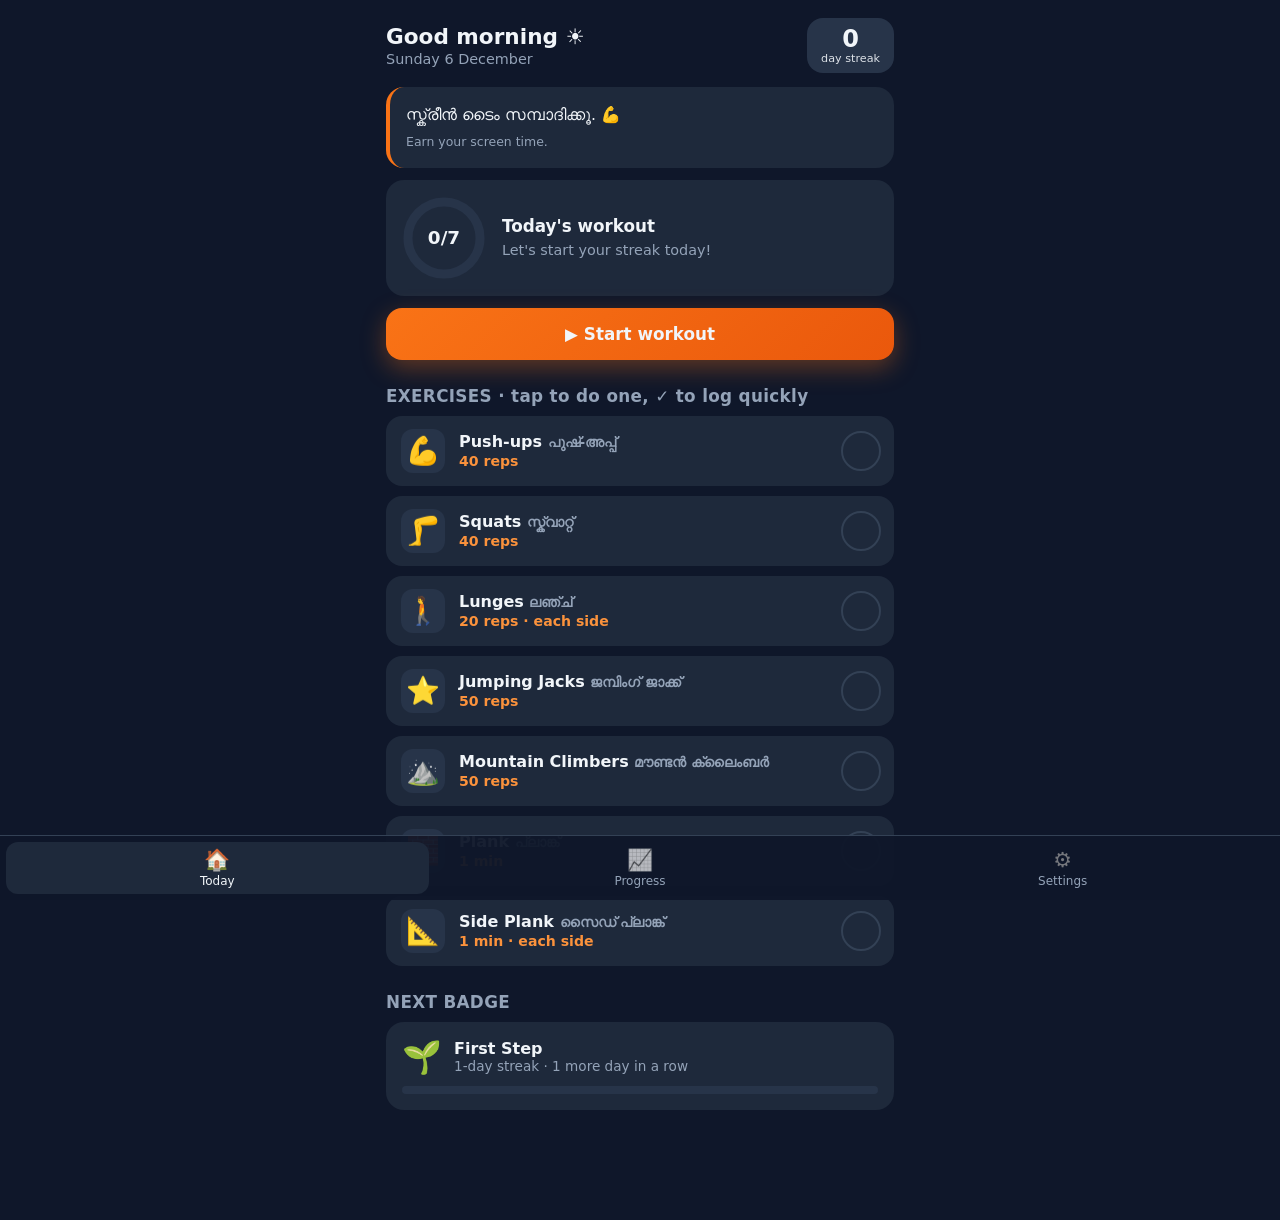
==== fitstreak/app/src/main/assets/index.html @ 4c772a25 "Add FitStreak: daily workout tracker Android app Guided morning workout with rep counter and plank t" ====
<!DOCTYPE html>
<html lang="en">
<head>
<meta charset="utf-8">
<meta name="viewport" content="width=device-width, initial-scale=1, maximum-scale=1, user-scalable=no, viewport-fit=cover">
<meta name="theme-color" content="#0f172a">
<title>FitStreak</title>
<link rel="stylesheet" href="style.css">
</head>
<body>
  <main id="view"></main>

  <nav class="tabs">
    <button data-tab="today" class="active"><span>🏠</span>Today</button>
    <button data-tab="progress"><span>📈</span>Progress</button>
    <button data-tab="settings"><span>⚙️</span>Settings</button>
  </nav>

  <div id="player" class="overlay hidden"></div>
  <div id="celebrate" class="overlay hidden"></div>
  <div id="toast" class="toast hidden"></div>

  <script src="app.js"></script>
</body>
</html>
---- fitstreak/app/src/main/assets/style.css ----
:root {
  --bg: #0f172a;
  --card: #1e293b;
  --card2: #273449;
  --line: #334155;
  --text: #f1f5f9;
  --muted: #94a3b8;
  --accent: #f97316;
  --accent2: #fb923c;
  --green: #22c55e;
  --amber: #f59e0b;
  --red: #ef4444;
}

* { box-sizing: border-box; -webkit-tap-highlight-color: transparent; }
html, body { margin: 0; background: var(--bg); color: var(--text); }
body {
  font-family: system-ui, -apple-system, Roboto, "Noto Sans Malayalam", sans-serif;
  padding-bottom: 80px;
  -webkit-user-select: none; user-select: none;
}
button { font: inherit; color: inherit; border: 0; background: none; cursor: pointer; }
input, select, textarea { font: inherit; }
.hidden { display: none !important; }
.muted { color: var(--muted); }
.ml { font-size: 0.85em; color: var(--muted); }

main { max-width: 540px; margin: 0 auto; padding: 18px 16px; }

h2 { font-size: 1.05rem; margin: 26px 0 10px; color: var(--muted); font-weight: 600; letter-spacing: .02em; }

.card { background: var(--card); border-radius: 18px; padding: 16px; margin-bottom: 12px; }

/* ---------- header ---------- */
.top { display: flex; align-items: center; justify-content: space-between; margin-bottom: 14px; }
.hello { font-size: 1.35rem; font-weight: 700; }
.date { color: var(--muted); font-size: .9rem; margin-top: 2px; }
.streak-pill {
  display: flex; flex-direction: column; align-items: center;
  background: linear-gradient(135deg, var(--accent), #ea580c);
  border-radius: 16px; padding: 8px 14px; min-width: 70px;
  box-shadow: 0 6px 20px rgba(249, 115, 22, .35);
}
.streak-pill b { font-size: 1.5rem; line-height: 1.1; }
.streak-pill small { font-size: .7rem; opacity: .9; }
.streak-pill.cold { background: var(--card2); box-shadow: none; }

.quote { border-left: 4px solid var(--accent); font-size: .98rem; line-height: 1.5; }
.quote small { display: block; color: var(--muted); margin-top: 6px; font-size: .78rem; }

/* ---------- progress ring card ---------- */
.prog { display: flex; align-items: center; gap: 16px; }
.ring { width: 84px; height: 84px; flex: none; position: relative; }
.ring svg { transform: rotate(-90deg); }
.ring .lbl { position: absolute; inset: 0; display: grid; place-items: center; font-weight: 800; font-size: 1.15rem; }
.ring circle { fill: none; stroke-width: 9; }
.ring .bgc { stroke: var(--card2); }
.ring .fg { stroke: var(--accent); stroke-linecap: round; transition: stroke-dashoffset .5s; }
.ring.full .fg { stroke: var(--green); }
.prog h3 { margin: 0 0 4px; font-size: 1.05rem; }
.prog p { margin: 0; color: var(--muted); font-size: .9rem; line-height: 1.4; }

.btn {
  display: block; width: 100%; padding: 16px; border-radius: 16px;
  font-weight: 700; font-size: 1.05rem; text-align: center;
  background: var(--card2);
}
.btn.primary { background: linear-gradient(135deg, var(--accent), #ea580c); box-shadow: 0 8px 24px rgba(249,115,22,.35); }
.btn.green { background: var(--green); color: #052e16; }
.btn.ghost { background: transparent; border: 1px solid var(--line); }
.btn.small { padding: 10px 14px; font-size: .9rem; display: inline-block; width: auto; }
.btn.danger { background: transparent; border: 1px solid var(--red); color: var(--red); }
.btn:active { transform: scale(.98); }

.done-banner {
  background: rgba(34, 197, 94, .12); border: 1px solid rgba(34, 197, 94, .4);
  color: #bbf7d0; border-radius: 16px; padding: 14px 16px; text-align: center; font-weight: 600;
}

/* ---------- exercise list ---------- */
.ex {
  display: flex; align-items: center; gap: 14px; background: var(--card);
  border-radius: 16px; padding: 12px 12px 12px 14px; margin-bottom: 10px;
  border: 1px solid transparent; transition: background .2s, border-color .2s;
}
.ex .ico { font-size: 1.7rem; width: 44px; height: 44px; display: grid; place-items: center; background: var(--card2); border-radius: 12px; flex: none; }
.ex .info { flex: 1; min-width: 0; }
.ex .name { font-weight: 700; }
.ex .tgt { color: var(--accent2); font-size: .88rem; margin-top: 2px; font-weight: 600; }
.ex .chk {
  width: 40px; height: 40px; border-radius: 50%; border: 2px solid var(--line);
  display: grid; place-items: center; font-size: 1.2rem; flex: none; color: transparent;
}
.ex.done { border-color: rgba(34,197,94,.45); background: rgba(34,197,94,.08); }
.ex.done .chk { background: var(--green); border-color: var(--green); color: #052e16; }
.ex.done .name { text-decoration: line-through; text-decoration-color: rgba(255,255,255,.35); }

.bar { height: 8px; background: var(--card2); border-radius: 99px; overflow: hidden; margin-top: 10px; }
.bar > div { height: 100%; background: linear-gradient(90deg, var(--accent), var(--amber)); border-radius: 99px; }

/* ---------- tabs ---------- */
.tabs {
  position: fixed; left: 0; right: 0; bottom: 0; display: flex;
  background: rgba(15, 23, 42, .96); border-top: 1px solid var(--line);
  padding: 6px 6px calc(6px + env(safe-area-inset-bottom));
}
.tabs button { flex: 1; display: flex; flex-direction: column; align-items: center; gap: 2px; padding: 6px; font-size: .75rem; color: var(--muted); border-radius: 12px; }
.tabs button span { font-size: 1.3rem; filter: grayscale(1); opacity: .7; }
.tabs button.active { color: var(--text); background: var(--card); }
.tabs button.active span { filter: none; opacity: 1; }

/* ---------- progress page ---------- */
.stats { display: grid; grid-template-columns: 1fr 1fr; gap: 10px; }
.stat { background: var(--card); border-radius: 16px; padding: 14px; }
.stat b { font-size: 1.8rem; display: block; }
.stat span { color: var(--muted); font-size: .82rem; }

.cal-head { display: flex; justify-content: space-between; align-items: center; margin-bottom: 10px; }
.cal-head button { font-size: 1.3rem; width: 40px; height: 40px; border-radius: 12px; background: var(--card2); }
.cal { display: grid; grid-template-columns: repeat(7, 1fr); gap: 5px; text-align: center; }
.cal .dow { font-size: .72rem; color: var(--muted); padding-bottom: 4px; }
.cal .d { aspect-ratio: 1; display: grid; place-items: center; border-radius: 10px; font-size: .85rem; background: var(--card2); }
.cal .d.empty { background: none; }
.cal .d.full { background: var(--green); color: #052e16; font-weight: 800; }
.cal .d.part { background: rgba(245, 158, 11, .35); }
.cal .d.miss { background: rgba(239, 68, 68, .16); color: #fca5a5; }
.cal .d.today { outline: 2px solid var(--accent); }
.cal .d.future { opacity: .4; }
.legend { display: flex; gap: 14px; font-size: .75rem; color: var(--muted); margin-top: 10px; flex-wrap: wrap; }
.legend i { display: inline-block; width: 10px; height: 10px; border-radius: 3px; margin-right: 4px; vertical-align: -1px; }

.totals .row { display: flex; justify-content: space-between; padding: 8px 0; border-bottom: 1px solid var(--line); }
.totals .row:last-child { border: 0; }
.totals .row b { color: var(--accent2); }

.badges { display: grid; grid-template-columns: repeat(3, 1fr); gap: 10px; }
.badge { background: var(--card); border-radius: 16px; padding: 12px 6px; text-align: center; }
.badge .e { font-size: 2rem; }
.badge .t { font-size: .78rem; font-weight: 700; margin-top: 4px; }
.badge .s { font-size: .7rem; color: var(--muted); }
.badge.locked .e { filter: grayscale(1); opacity: .3; }
.badge.locked .t { color: var(--muted); }

/* ---------- settings ---------- */
.set-row { display: flex; align-items: center; justify-content: space-between; gap: 12px; padding: 10px 0; border-bottom: 1px solid var(--line); }
.set-row:last-child { border: 0; }
.set-row label { flex: 1; }
.set-row input[type=number], .set-row input[type=time], .set-row select {
  background: var(--card2); color: var(--text); border: 1px solid var(--line);
  border-radius: 10px; padding: 8px 10px; width: 110px; text-align: center;
}
.switch { position: relative; width: 50px; height: 30px; flex: none; }
.switch input { opacity: 0; width: 0; height: 0; }
.switch span { position: absolute; inset: 0; background: var(--card2); border-radius: 99px; transition: .2s; border: 1px solid var(--line); }
.switch span::before { content: ""; position: absolute; width: 22px; height: 22px; left: 3px; top: 3px; background: #fff; border-radius: 50%; transition: .2s; }
.switch input:checked + span { background: var(--accent); border-color: var(--accent); }
.switch input:checked + span::before { transform: translateX(20px); }
textarea.backup {
  width: 100%; height: 120px; background: var(--card2); color: var(--text);
  border: 1px solid var(--line); border-radius: 12px; padding: 10px; font-size: .75rem;
  -webkit-user-select: text; user-select: text;
}
.btn-row { display: flex; gap: 8px; flex-wrap: wrap; margin-top: 8px; }

/* ---------- workout player ---------- */
.overlay {
  position: fixed; inset: 0; background: var(--bg); z-index: 20;
  display: flex; flex-direction: column; overflow-y: auto;
}
.pl { max-width: 540px; width: 100%; margin: 0 auto; padding: 16px; display: flex; flex-direction: column; min-height: 100%; }
.pl-top { display: flex; align-items: center; gap: 10px; }
.pl-top .x { width: 40px; height: 40px; border-radius: 12px; background: var(--card); font-size: 1.1rem; flex: none; }
.dots { flex: 1; display: flex; gap: 4px; }
.dots i { flex: 1; height: 6px; border-radius: 99px; background: var(--card2); }
.dots i.on { background: var(--accent); }
.dots i.ok { background: var(--green); }
.pl-body { flex: 1; display: flex; flex-direction: column; align-items: center; justify-content: center; text-align: center; padding: 18px 0; }
.pl-ico { font-size: 3.5rem; }
.pl-name { font-size: 1.8rem; font-weight: 800; margin-top: 6px; }
.pl-side { display: inline-block; margin-top: 8px; background: var(--card2); border-radius: 99px; padding: 4px 14px; font-weight: 700; color: var(--accent2); }
.pl-tip { color: var(--muted); font-size: .92rem; max-width: 340px; margin: 12px auto 0; line-height: 1.45; }
.big-ring { position: relative; width: 230px; height: 230px; margin: 22px auto 6px; }
.big-ring svg { transform: rotate(-90deg); }
.big-ring circle { fill: none; stroke-width: 12; }
.big-ring .bgc { stroke: var(--card); }
.big-ring .fg { stroke: var(--accent); stroke-linecap: round; transition: stroke-dashoffset .25s linear; }
.big-ring.rest .fg { stroke: #38bdf8; }
.big-ring.hit .fg { stroke: var(--green); }
.big-ring .num { position: absolute; inset: 0; display: flex; flex-direction: column; align-items: center; justify-content: center; }
.big-ring .num b { font-size: 4rem; line-height: 1; font-variant-numeric: tabular-nums; }
.big-ring .num span { color: var(--muted); font-size: .9rem; margin-top: 4px; }
.big-ring.tap { cursor: pointer; }
.big-ring.tap:active { transform: scale(.97); }
.pl-actions { display: flex; flex-direction: column; gap: 10px; padding-bottom: env(safe-area-inset-bottom); }
.pl-actions .pair { display: flex; gap: 10px; }
.pl-actions .pair .btn { flex: 1; }
.rest-title { font-size: 1.4rem; font-weight: 800; color: #7dd3fc; }
.next-up { margin-top: 6px; color: var(--muted); }
.next-up b { color: var(--text); }

/* ---------- celebration ---------- */
.cel { justify-content: center; align-items: center; text-align: center; padding: 30px; }
.cel .big { font-size: 5rem; animation: pop .6s ease-out; }
.cel h1 { font-size: 2rem; margin: 10px 0 6px; }
.cel p { color: var(--muted); line-height: 1.5; max-width: 360px; margin: 6px auto; }
.cel .newbadge { margin: 16px auto; background: var(--card); border: 1px solid var(--amber); border-radius: 16px; padding: 12px 18px; display: inline-block; }
.cel .btn { max-width: 320px; margin: 20px auto 0; }
@keyframes pop { 0% { transform: scale(.2); } 70% { transform: scale(1.15); } 100% { transform: scale(1); } }
.confetti { position: fixed; top: -12px; width: 10px; height: 14px; border-radius: 2px; animation: fall linear forwards; pointer-events: none; z-index: 30; }
@keyframes fall { to { transform: translateY(110vh) rotate(720deg); } }

.toast {
  position: fixed; left: 50%; bottom: 96px; transform: translateX(-50%);
  background: var(--card2); border: 1px solid var(--line); padding: 10px 18px;
  border-radius: 99px; z-index: 40; font-size: .9rem; max-width: 90%; text-align: center;
}
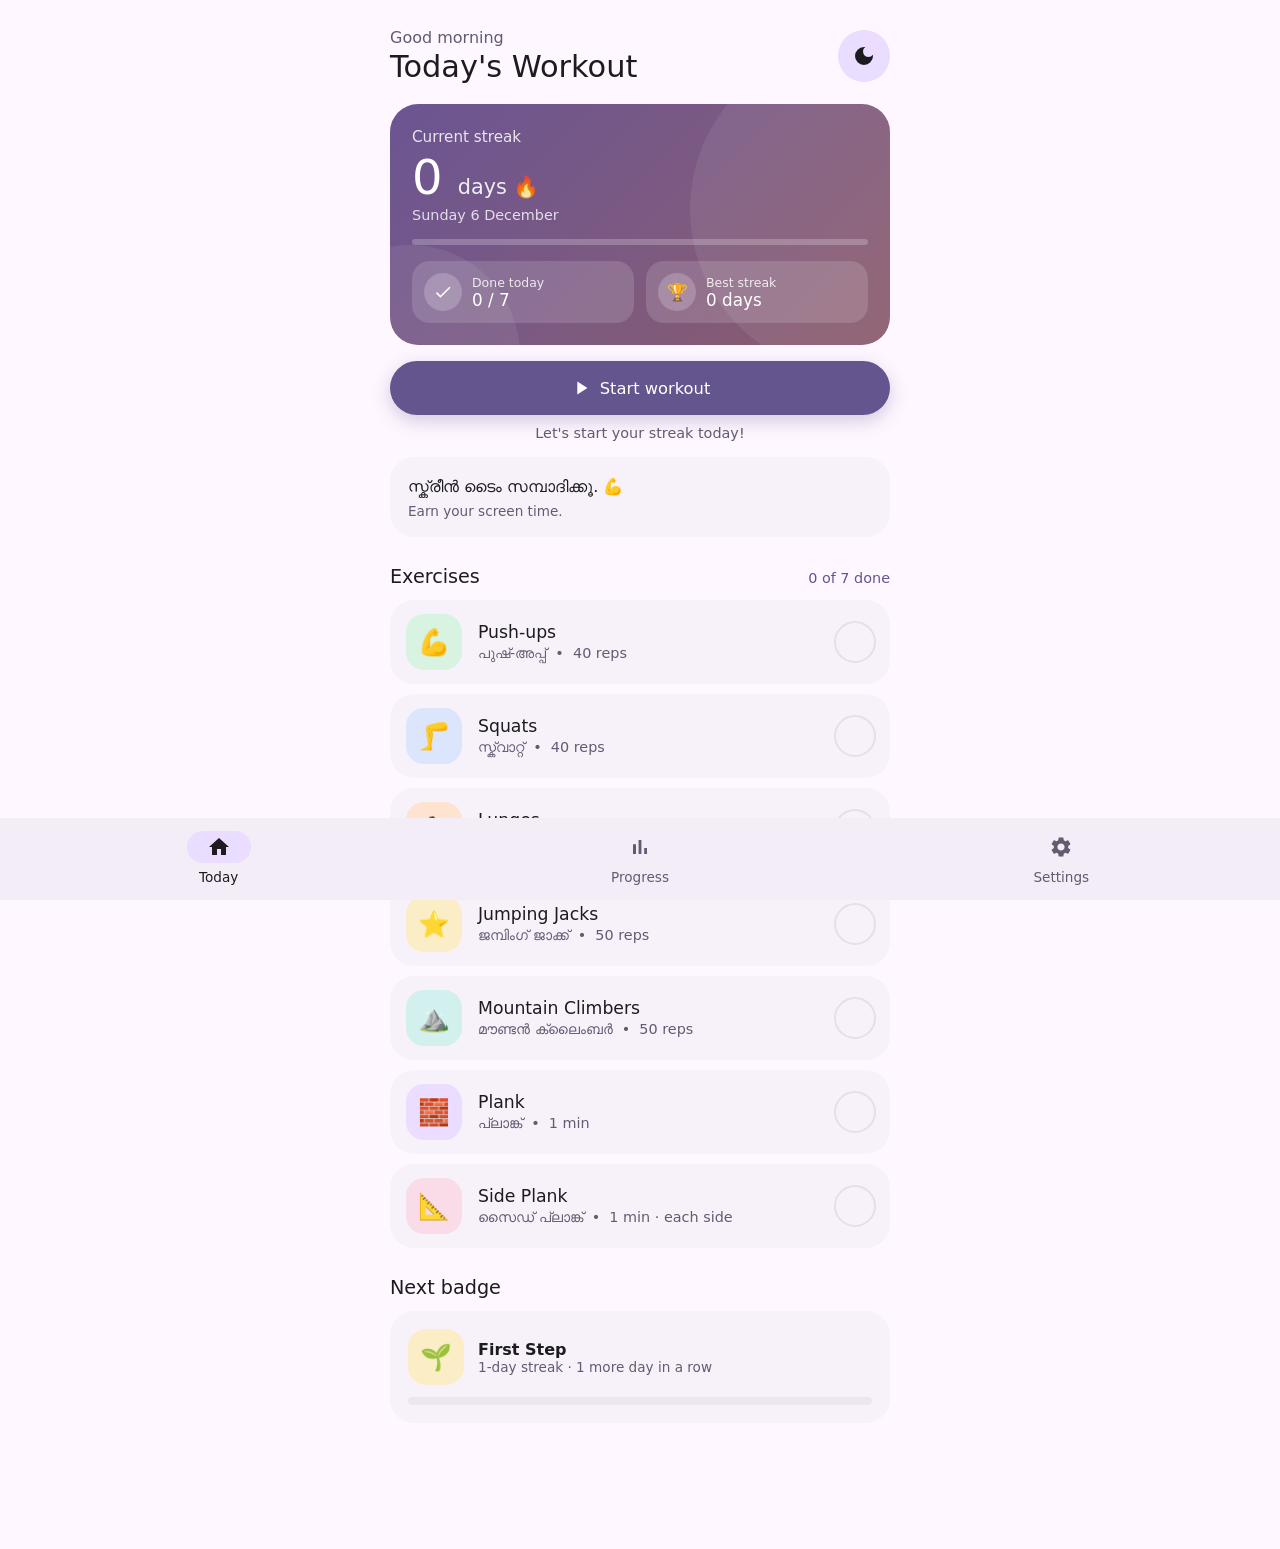
==== commit 918c7ee6: "FitStreak: clean Material-style light theme, dark mode, fix Delete all data Android WebView never sh" ====
--- a/fitstreak/app/src/main/assets/index.html
+++ b/fitstreak/app/src/main/assets/index.html
@@ -1,9 +1,9 @@
 <!DOCTYPE html>
-<html lang="en">
+<html lang="en" data-theme="light">
 <head>
 <meta charset="utf-8">
 <meta name="viewport" content="width=device-width, initial-scale=1, maximum-scale=1, user-scalable=no, viewport-fit=cover">
-<meta name="theme-color" content="#0f172a">
+<meta name="theme-color" content="#fef7ff">
 <title>FitStreak</title>
 <link rel="stylesheet" href="style.css">
 </head>
@@ -11,13 +11,14 @@
   <main id="view"></main>
 
   <nav class="tabs">
-    <button data-tab="today" class="active"><span>🏠</span>Today</button>
-    <button data-tab="progress"><span>📈</span>Progress</button>
-    <button data-tab="settings"><span>⚙️</span>Settings</button>
+    <button data-tab="today" class="active"><span class="pill"><svg viewBox="0 0 24 24" fill="currentColor"><path d="M10 20v-6h4v6h5v-8h3L12 3 2 12h3v8z"/></svg></span>Today</button>
+    <button data-tab="progress"><span class="pill"><svg viewBox="0 0 24 24" fill="currentColor"><path d="M5 9.2h3V19H5zM10.6 5h2.8v14h-2.8zm5.6 8H19v6h-2.8z"/></svg></span>Progress</button>
+    <button data-tab="settings"><span class="pill"><svg viewBox="0 0 24 24" fill="currentColor"><path d="M19.14 12.94c.04-.3.06-.61.06-.94 0-.32-.02-.64-.07-.94l2.03-1.58a.49.49 0 0 0 .12-.61l-1.92-3.32a.488.488 0 0 0-.59-.22l-2.39.96c-.5-.38-1.03-.7-1.62-.94l-.36-2.54a.484.484 0 0 0-.48-.41h-3.84c-.24 0-.43.17-.47.41l-.36 2.54c-.59.24-1.13.57-1.62.94l-2.39-.96c-.22-.08-.47 0-.59.22L2.74 8.87c-.12.21-.08.47.12.61l2.03 1.58c-.05.3-.09.63-.09.94s.02.64.07.94l-2.03 1.58a.49.49 0 0 0-.12.61l1.92 3.32c.12.22.37.29.59.22l2.39-.96c.5.38 1.03.7 1.62.94l.36 2.54c.05.24.24.41.48.41h3.84c.24 0 .44-.17.47-.41l.36-2.54c.59-.24 1.13-.56 1.62-.94l2.39.96c.22.08.47 0 .59-.22l1.92-3.32c.12-.22.07-.47-.12-.61l-2.01-1.58zM12 15.6c-1.98 0-3.6-1.62-3.6-3.6s1.62-3.6 3.6-3.6 3.6 1.62 3.6 3.6-1.62 3.6-3.6 3.6z"/></svg></span>Settings</button>
   </nav>
 
   <div id="player" class="overlay hidden"></div>
   <div id="celebrate" class="overlay hidden"></div>
+  <div id="dialog" class="dialog hidden"></div>
   <div id="toast" class="toast hidden"></div>
 
   <script src="app.js"></script>
--- a/fitstreak/app/src/main/assets/style.css
+++ b/fitstreak/app/src/main/assets/style.css
@@ -1,216 +1,281 @@
+/* Light, Material-style theme (default) */
 :root {
-  --bg: #0f172a;
-  --card: #1e293b;
-  --card2: #273449;
-  --line: #334155;
-  --text: #f1f5f9;
-  --muted: #94a3b8;
-  --accent: #f97316;
-  --accent2: #fb923c;
-  --green: #22c55e;
-  --amber: #f59e0b;
-  --red: #ef4444;
+  --bg: #fef7ff;
+  --surface: #f7f2fa;
+  --surface2: #ece6f0;
+  --line: #e4dfe9;
+  --text: #1d1b20;
+  --muted: #625b71;
+  --primary: #65558f;
+  --primary-c: #eaddff;
+  --on-primary: #ffffff;
+  --green: #22a55a;
+  --green-c: #d8f3e2;
+  --amber: #f5b342;
+  --red: #c62b4b;
+  --red-c: #fbd9df;
+  --hero: linear-gradient(135deg, #6b5592 0%, #7d5a80 55%, #8b5a6b 100%);
+  --shadow: 0 6px 18px rgba(101, 85, 143, .28);
+  --nav: #f3edf7;
+}
+
+/* Dark theme */
+[data-theme="dark"] {
+  --bg: #141218;
+  --surface: #1f1d24;
+  --surface2: #2b2930;
+  --line: #36333c;
+  --text: #e6e0e9;
+  --muted: #cac4d0;
+  --primary: #cfbcff;
+  --primary-c: #4f378b;
+  --on-primary: #381e72;
+  --green: #5fd68b;
+  --green-c: #1c3a28;
+  --amber: #e2a43a;
+  --red: #ffb4ab;
+  --red-c: #5c2a31;
+  --hero: linear-gradient(135deg, #4f3d70 0%, #5b4060 55%, #643f4d 100%);
+  --shadow: 0 6px 18px rgba(0, 0, 0, .4);
+  --nav: #1d1b20;
 }
 
 * { box-sizing: border-box; -webkit-tap-highlight-color: transparent; }
 html, body { margin: 0; background: var(--bg); color: var(--text); }
 body {
-  font-family: system-ui, -apple-system, Roboto, "Noto Sans Malayalam", sans-serif;
-  padding-bottom: 80px;
+  font-family: Roboto, system-ui, -apple-system, "Noto Sans Malayalam", sans-serif;
+  padding-bottom: 92px;
   -webkit-user-select: none; user-select: none;
+  transition: background .25s;
 }
 button { font: inherit; color: inherit; border: 0; background: none; cursor: pointer; }
 input, select, textarea { font: inherit; }
 .hidden { display: none !important; }
 .muted { color: var(--muted); }
-.ml { font-size: 0.85em; color: var(--muted); }
-
-main { max-width: 540px; margin: 0 auto; padding: 18px 16px; }
-
-h2 { font-size: 1.05rem; margin: 26px 0 10px; color: var(--muted); font-weight: 600; letter-spacing: .02em; }
-
-.card { background: var(--card); border-radius: 18px; padding: 16px; margin-bottom: 12px; }
+.ml { font-size: .85em; color: var(--muted); }
+
+main { max-width: 540px; margin: 0 auto; padding: 22px 20px; }
+
+h2 { font-size: 1.2rem; font-weight: 400; margin: 28px 0 12px; }
+.sec-head { display: flex; align-items: baseline; justify-content: space-between; margin: 28px 0 12px; }
+.sec-head h2 { margin: 0; }
+.sec-head .muted { font-size: .9rem; color: var(--primary); }
+
+.card { background: var(--surface); border-radius: 24px; padding: 18px; margin-bottom: 12px; }
 
 /* ---------- header ---------- */
-.top { display: flex; align-items: center; justify-content: space-between; margin-bottom: 14px; }
-.hello { font-size: 1.35rem; font-weight: 700; }
-.date { color: var(--muted); font-size: .9rem; margin-top: 2px; }
-.streak-pill {
-  display: flex; flex-direction: column; align-items: center;
-  background: linear-gradient(135deg, var(--accent), #ea580c);
-  border-radius: 16px; padding: 8px 14px; min-width: 70px;
-  box-shadow: 0 6px 20px rgba(249, 115, 22, .35);
-}
-.streak-pill b { font-size: 1.5rem; line-height: 1.1; }
-.streak-pill small { font-size: .7rem; opacity: .9; }
-.streak-pill.cold { background: var(--card2); box-shadow: none; }
-
-.quote { border-left: 4px solid var(--accent); font-size: .98rem; line-height: 1.5; }
-.quote small { display: block; color: var(--muted); margin-top: 6px; font-size: .78rem; }
-
-/* ---------- progress ring card ---------- */
-.prog { display: flex; align-items: center; gap: 16px; }
-.ring { width: 84px; height: 84px; flex: none; position: relative; }
-.ring svg { transform: rotate(-90deg); }
-.ring .lbl { position: absolute; inset: 0; display: grid; place-items: center; font-weight: 800; font-size: 1.15rem; }
-.ring circle { fill: none; stroke-width: 9; }
-.ring .bgc { stroke: var(--card2); }
-.ring .fg { stroke: var(--accent); stroke-linecap: round; transition: stroke-dashoffset .5s; }
-.ring.full .fg { stroke: var(--green); }
-.prog h3 { margin: 0 0 4px; font-size: 1.05rem; }
-.prog p { margin: 0; color: var(--muted); font-size: .9rem; line-height: 1.4; }
-
+.top { display: flex; align-items: center; justify-content: space-between; margin: 6px 0 20px; }
+.top .sub { color: var(--muted); font-size: 1rem; }
+.top .title { font-size: 1.9rem; font-weight: 400; margin-top: 2px; }
+.round-btn {
+  width: 52px; height: 52px; border-radius: 50%; display: grid; place-items: center;
+  background: var(--primary-c); color: var(--text);
+}
+
+/* ---------- hero card ---------- */
+.hero {
+  background: var(--hero); color: #fff; border-radius: 28px; padding: 24px 22px 22px;
+  position: relative; overflow: hidden;
+}
+.hero::before, .hero::after { content: ""; position: absolute; border-radius: 50%; background: rgba(255,255,255,.07); pointer-events: none; }
+.hero::before { width: 330px; height: 330px; right: -130px; top: -60px; }
+.hero::after { width: 220px; height: 220px; left: -90px; bottom: -120px; }
+.hero > * { position: relative; }
+.hero-lbl { opacity: .85; font-size: .95rem; }
+.hero-num { font-size: 3rem; font-weight: 400; margin: 4px 0 2px; line-height: 1.15; }
+.hero-num span { font-size: 1.3rem; opacity: .9; }
+.hero-date { opacity: .8; font-size: .9rem; }
+.hero-bar { height: 6px; border-radius: 99px; background: rgba(255,255,255,.22); margin: 16px 0 16px; overflow: hidden; }
+.hero-bar > div { height: 100%; background: #fff; border-radius: 99px; transition: width .4s; }
+.hero-tiles { display: grid; grid-template-columns: 1fr 1fr; gap: 12px; }
+.tile { display: flex; align-items: center; gap: 10px; background: rgba(255,255,255,.14); border-radius: 18px; padding: 12px; }
+.tile-ico { width: 38px; height: 38px; border-radius: 50%; background: rgba(255,255,255,.2); display: grid; place-items: center; flex: none; font-size: 1.05rem; }
+.tile small { display: block; opacity: .85; font-size: .78rem; }
+.tile b { font-weight: 500; font-size: 1.05rem; }
+
+.status { text-align: center; color: var(--muted); font-size: .9rem; margin: 10px 0 0; }
+
+/* ---------- buttons ---------- */
 .btn {
-  display: block; width: 100%; padding: 16px; border-radius: 16px;
-  font-weight: 700; font-size: 1.05rem; text-align: center;
-  background: var(--card2);
-}
-.btn.primary { background: linear-gradient(135deg, var(--accent), #ea580c); box-shadow: 0 8px 24px rgba(249,115,22,.35); }
-.btn.green { background: var(--green); color: #052e16; }
-.btn.ghost { background: transparent; border: 1px solid var(--line); }
-.btn.small { padding: 10px 14px; font-size: .9rem; display: inline-block; width: auto; }
+  display: flex; align-items: center; justify-content: center; gap: 8px;
+  width: 100%; padding: 16px; border-radius: 99px; margin-top: 16px;
+  font-weight: 500; font-size: 1.02rem; background: var(--surface2);
+}
+.btn.primary { background: var(--primary); color: var(--on-primary); box-shadow: var(--shadow); }
+.btn.green { background: var(--green); color: #fff; }
+[data-theme="dark"] .btn.green { color: #0b2716; }
+.btn.ghost { background: transparent; border: 1px solid var(--line); color: var(--primary); }
+.btn.small { padding: 10px 16px; font-size: .9rem; width: auto; display: inline-flex; margin-top: 0; }
 .btn.danger { background: transparent; border: 1px solid var(--red); color: var(--red); }
 .btn:active { transform: scale(.98); }
 
 .done-banner {
-  background: rgba(34, 197, 94, .12); border: 1px solid rgba(34, 197, 94, .4);
-  color: #bbf7d0; border-radius: 16px; padding: 14px 16px; text-align: center; font-weight: 600;
-}
+  margin-top: 16px; background: var(--green-c); color: var(--text);
+  border-radius: 20px; padding: 14px 16px; text-align: center; font-weight: 500;
+}
+
+.quote { margin-top: 16px; }
+.q-ml { font-size: 1rem; line-height: 1.5; }
+.q-en { color: var(--muted); font-size: .85rem; margin-top: 4px; }
+
+/* ---------- tinted icon chips ---------- */
+.ico { width: 56px; height: 56px; border-radius: 18px; display: grid; place-items: center; font-size: 1.6rem; flex: none; background: var(--primary-c); }
+.tint-green  { background: #d8f3e2; }
+.tint-blue   { background: #dbe5fb; }
+.tint-orange { background: #fde3d0; }
+.tint-yellow { background: #fbeec7; }
+.tint-teal   { background: #d2f0ee; }
+.tint-purple { background: #eaddff; }
+.tint-pink   { background: #fadbe8; }
+[data-theme="dark"] .tint-green  { background: #1f3a2a; }
+[data-theme="dark"] .tint-blue   { background: #1f2c45; }
+[data-theme="dark"] .tint-orange { background: #43291a; }
+[data-theme="dark"] .tint-yellow { background: #3d331a; }
+[data-theme="dark"] .tint-teal   { background: #183634; }
+[data-theme="dark"] .tint-purple { background: #352a4f; }
+[data-theme="dark"] .tint-pink   { background: #452232; }
 
 /* ---------- exercise list ---------- */
 .ex {
-  display: flex; align-items: center; gap: 14px; background: var(--card);
-  border-radius: 16px; padding: 12px 12px 12px 14px; margin-bottom: 10px;
-  border: 1px solid transparent; transition: background .2s, border-color .2s;
-}
-.ex .ico { font-size: 1.7rem; width: 44px; height: 44px; display: grid; place-items: center; background: var(--card2); border-radius: 12px; flex: none; }
+  display: flex; align-items: center; gap: 16px; background: var(--surface);
+  border-radius: 24px; padding: 14px 14px 14px 16px; margin-bottom: 10px;
+}
 .ex .info { flex: 1; min-width: 0; }
-.ex .name { font-weight: 700; }
-.ex .tgt { color: var(--accent2); font-size: .88rem; margin-top: 2px; font-weight: 600; }
+.ex .name { font-size: 1.08rem; }
+.ex .tgt { color: var(--muted); font-size: .9rem; margin-top: 3px; }
 .ex .chk {
-  width: 40px; height: 40px; border-radius: 50%; border: 2px solid var(--line);
-  display: grid; place-items: center; font-size: 1.2rem; flex: none; color: transparent;
-}
-.ex.done { border-color: rgba(34,197,94,.45); background: rgba(34,197,94,.08); }
-.ex.done .chk { background: var(--green); border-color: var(--green); color: #052e16; }
-.ex.done .name { text-decoration: line-through; text-decoration-color: rgba(255,255,255,.35); }
-
-.bar { height: 8px; background: var(--card2); border-radius: 99px; overflow: hidden; margin-top: 10px; }
-.bar > div { height: 100%; background: linear-gradient(90deg, var(--accent), var(--amber)); border-radius: 99px; }
-
-/* ---------- tabs ---------- */
+  width: 42px; height: 42px; border-radius: 50%; border: 2px solid var(--line);
+  display: grid; place-items: center; flex: none; color: transparent;
+}
+.ex.done .chk { background: var(--green); border-color: var(--green); color: #fff; }
+.ex.done .name { color: var(--muted); text-decoration: line-through; }
+
+.bar { height: 8px; background: var(--surface2); border-radius: 99px; overflow: hidden; margin-top: 12px; }
+.bar > div { height: 100%; background: var(--green); border-radius: 99px; }
+
+/* ---------- bottom nav ---------- */
 .tabs {
-  position: fixed; left: 0; right: 0; bottom: 0; display: flex;
-  background: rgba(15, 23, 42, .96); border-top: 1px solid var(--line);
-  padding: 6px 6px calc(6px + env(safe-area-inset-bottom));
-}
-.tabs button { flex: 1; display: flex; flex-direction: column; align-items: center; gap: 2px; padding: 6px; font-size: .75rem; color: var(--muted); border-radius: 12px; }
-.tabs button span { font-size: 1.3rem; filter: grayscale(1); opacity: .7; }
-.tabs button.active { color: var(--text); background: var(--card); }
-.tabs button.active span { filter: none; opacity: 1; }
+  position: fixed; left: 0; right: 0; bottom: 0; display: flex; z-index: 10;
+  background: var(--nav); padding: 12px 8px calc(14px + env(safe-area-inset-bottom));
+}
+.tabs button { flex: 1; display: flex; flex-direction: column; align-items: center; gap: 6px; font-size: .85rem; color: var(--muted); }
+.tabs .pill { width: 64px; height: 32px; border-radius: 99px; display: grid; place-items: center; transition: background .2s; }
+.tabs svg { width: 24px; height: 24px; }
+.tabs button.active { color: var(--text); font-weight: 500; }
+.tabs button.active .pill { background: var(--primary-c); }
 
 /* ---------- progress page ---------- */
 .stats { display: grid; grid-template-columns: 1fr 1fr; gap: 10px; }
-.stat { background: var(--card); border-radius: 16px; padding: 14px; }
-.stat b { font-size: 1.8rem; display: block; }
-.stat span { color: var(--muted); font-size: .82rem; }
-
-.cal-head { display: flex; justify-content: space-between; align-items: center; margin-bottom: 10px; }
-.cal-head button { font-size: 1.3rem; width: 40px; height: 40px; border-radius: 12px; background: var(--card2); }
-.cal { display: grid; grid-template-columns: repeat(7, 1fr); gap: 5px; text-align: center; }
-.cal .dow { font-size: .72rem; color: var(--muted); padding-bottom: 4px; }
-.cal .d { aspect-ratio: 1; display: grid; place-items: center; border-radius: 10px; font-size: .85rem; background: var(--card2); }
-.cal .d.empty { background: none; }
-.cal .d.full { background: var(--green); color: #052e16; font-weight: 800; }
-.cal .d.part { background: rgba(245, 158, 11, .35); }
-.cal .d.miss { background: rgba(239, 68, 68, .16); color: #fca5a5; }
-.cal .d.today { outline: 2px solid var(--accent); }
+.stat { background: var(--surface); border-radius: 24px; padding: 16px; }
+.stat .ico { width: 44px; height: 44px; border-radius: 14px; font-size: 1.25rem; margin-bottom: 10px; }
+.stat b { font-size: 1.8rem; font-weight: 400; display: block; }
+.stat span { color: var(--muted); font-size: .85rem; }
+
+.cal-head { display: flex; justify-content: space-between; align-items: center; margin-bottom: 12px; }
+.cal-head b { font-weight: 500; }
+.cal-head button { font-size: 1.4rem; width: 40px; height: 40px; border-radius: 50%; background: var(--surface2); }
+.cal { display: grid; grid-template-columns: repeat(7, 1fr); gap: 6px; text-align: center; }
+.cal .dow { font-size: .75rem; color: var(--muted); padding-bottom: 4px; }
+.cal .d { aspect-ratio: 1; display: grid; place-items: center; border-radius: 50%; font-size: .88rem; }
+.cal .d.full { background: var(--green); color: #fff; font-weight: 500; }
+.cal .d.part { background: var(--amber); color: #3b2800; }
+.cal .d.miss { background: var(--red-c); }
+.cal .d.today { outline: 2px solid var(--primary); outline-offset: 1px; }
 .cal .d.future { opacity: .4; }
-.legend { display: flex; gap: 14px; font-size: .75rem; color: var(--muted); margin-top: 10px; flex-wrap: wrap; }
-.legend i { display: inline-block; width: 10px; height: 10px; border-radius: 3px; margin-right: 4px; vertical-align: -1px; }
-
-.totals .row { display: flex; justify-content: space-between; padding: 8px 0; border-bottom: 1px solid var(--line); }
+.legend { display: flex; gap: 16px; font-size: .78rem; color: var(--muted); margin-top: 12px; flex-wrap: wrap; }
+.legend i { display: inline-block; width: 10px; height: 10px; border-radius: 50%; margin-right: 5px; vertical-align: -1px; }
+
+.totals .row { display: flex; justify-content: space-between; padding: 11px 0; border-bottom: 1px solid var(--line); }
 .totals .row:last-child { border: 0; }
-.totals .row b { color: var(--accent2); }
+.totals .row b { color: var(--primary); font-weight: 500; }
 
 .badges { display: grid; grid-template-columns: repeat(3, 1fr); gap: 10px; }
-.badge { background: var(--card); border-radius: 16px; padding: 12px 6px; text-align: center; }
+.badge { background: var(--surface); border-radius: 20px; padding: 14px 6px; text-align: center; }
 .badge .e { font-size: 2rem; }
-.badge .t { font-size: .78rem; font-weight: 700; margin-top: 4px; }
-.badge .s { font-size: .7rem; color: var(--muted); }
+.badge .t { font-size: .8rem; font-weight: 500; margin-top: 4px; }
+.badge .s { font-size: .72rem; color: var(--muted); }
 .badge.locked .e { filter: grayscale(1); opacity: .3; }
 .badge.locked .t { color: var(--muted); }
 
 /* ---------- settings ---------- */
-.set-row { display: flex; align-items: center; justify-content: space-between; gap: 12px; padding: 10px 0; border-bottom: 1px solid var(--line); }
+.set-row { display: flex; align-items: center; justify-content: space-between; gap: 12px; padding: 12px 0; border-bottom: 1px solid var(--line); }
 .set-row:last-child { border: 0; }
-.set-row label { flex: 1; }
+.set-row label:first-child { flex: 1; }
 .set-row input[type=number], .set-row input[type=time], .set-row select {
-  background: var(--card2); color: var(--text); border: 1px solid var(--line);
-  border-radius: 10px; padding: 8px 10px; width: 110px; text-align: center;
-}
-.switch { position: relative; width: 50px; height: 30px; flex: none; }
-.switch input { opacity: 0; width: 0; height: 0; }
-.switch span { position: absolute; inset: 0; background: var(--card2); border-radius: 99px; transition: .2s; border: 1px solid var(--line); }
-.switch span::before { content: ""; position: absolute; width: 22px; height: 22px; left: 3px; top: 3px; background: #fff; border-radius: 50%; transition: .2s; }
-.switch input:checked + span { background: var(--accent); border-color: var(--accent); }
-.switch input:checked + span::before { transform: translateX(20px); }
+  background: var(--bg); color: var(--text); border: 1px solid var(--line);
+  border-radius: 12px; padding: 9px 10px; width: 110px; text-align: center;
+}
+.switch { position: relative; width: 52px; height: 32px; flex: none; }
+.switch input { opacity: 0; width: 0; height: 0; position: absolute; }
+.switch span { position: absolute; inset: 0; background: var(--surface2); border: 2px solid var(--muted); border-radius: 99px; transition: .2s; }
+.switch span::before { content: ""; position: absolute; width: 16px; height: 16px; left: 6px; top: 6px; background: var(--muted); border-radius: 50%; transition: .2s; }
+.switch input:checked + span { background: var(--primary); border-color: var(--primary); }
+.switch input:checked + span::before { transform: translateX(18px); width: 22px; height: 22px; top: 3px; left: 3px; background: var(--on-primary); }
 textarea.backup {
-  width: 100%; height: 120px; background: var(--card2); color: var(--text);
-  border: 1px solid var(--line); border-radius: 12px; padding: 10px; font-size: .75rem;
+  width: 100%; height: 110px; background: var(--bg); color: var(--text);
+  border: 1px solid var(--line); border-radius: 16px; padding: 12px; font-size: .75rem;
   -webkit-user-select: text; user-select: text;
 }
-.btn-row { display: flex; gap: 8px; flex-wrap: wrap; margin-top: 8px; }
+.btn-row { display: flex; gap: 8px; flex-wrap: wrap; margin-top: 10px; }
 
 /* ---------- workout player ---------- */
-.overlay {
-  position: fixed; inset: 0; background: var(--bg); z-index: 20;
-  display: flex; flex-direction: column; overflow-y: auto;
-}
-.pl { max-width: 540px; width: 100%; margin: 0 auto; padding: 16px; display: flex; flex-direction: column; min-height: 100%; }
-.pl-top { display: flex; align-items: center; gap: 10px; }
-.pl-top .x { width: 40px; height: 40px; border-radius: 12px; background: var(--card); font-size: 1.1rem; flex: none; }
+.overlay { position: fixed; inset: 0; background: var(--bg); z-index: 20; display: flex; flex-direction: column; overflow-y: auto; }
+.pl { max-width: 540px; width: 100%; margin: 0 auto; padding: 18px 20px; display: flex; flex-direction: column; min-height: 100%; }
+.pl-top { display: flex; align-items: center; gap: 12px; }
+.pl-top .x { width: 44px; height: 44px; border-radius: 50%; background: var(--surface2); font-size: 1.1rem; flex: none; }
 .dots { flex: 1; display: flex; gap: 4px; }
-.dots i { flex: 1; height: 6px; border-radius: 99px; background: var(--card2); }
-.dots i.on { background: var(--accent); }
+.dots i { flex: 1; height: 6px; border-radius: 99px; background: var(--surface2); }
+.dots i.on { background: var(--primary); }
 .dots i.ok { background: var(--green); }
 .pl-body { flex: 1; display: flex; flex-direction: column; align-items: center; justify-content: center; text-align: center; padding: 18px 0; }
-.pl-ico { font-size: 3.5rem; }
-.pl-name { font-size: 1.8rem; font-weight: 800; margin-top: 6px; }
-.pl-side { display: inline-block; margin-top: 8px; background: var(--card2); border-radius: 99px; padding: 4px 14px; font-weight: 700; color: var(--accent2); }
-.pl-tip { color: var(--muted); font-size: .92rem; max-width: 340px; margin: 12px auto 0; line-height: 1.45; }
+.pl-ico { font-size: 3rem; width: 88px; height: 88px; border-radius: 28px; background: var(--primary-c); display: grid; place-items: center; }
+.pl-name { font-size: 1.9rem; font-weight: 400; margin-top: 12px; }
+.pl-side { display: inline-block; margin-top: 10px; background: var(--primary-c); border-radius: 99px; padding: 5px 16px; font-weight: 500; }
+.pl-tip { color: var(--muted); font-size: .92rem; max-width: 340px; margin: 14px auto 0; line-height: 1.5; }
 .big-ring { position: relative; width: 230px; height: 230px; margin: 22px auto 6px; }
 .big-ring svg { transform: rotate(-90deg); }
 .big-ring circle { fill: none; stroke-width: 12; }
-.big-ring .bgc { stroke: var(--card); }
-.big-ring .fg { stroke: var(--accent); stroke-linecap: round; transition: stroke-dashoffset .25s linear; }
-.big-ring.rest .fg { stroke: #38bdf8; }
+.big-ring .bgc { stroke: var(--surface2); }
+.big-ring .fg { stroke: var(--primary); stroke-linecap: round; transition: stroke-dashoffset .25s linear; }
+.big-ring.rest .fg { stroke: #4a90d9; }
 .big-ring.hit .fg { stroke: var(--green); }
 .big-ring .num { position: absolute; inset: 0; display: flex; flex-direction: column; align-items: center; justify-content: center; }
-.big-ring .num b { font-size: 4rem; line-height: 1; font-variant-numeric: tabular-nums; }
+.big-ring .num b { font-size: 4rem; font-weight: 400; line-height: 1; font-variant-numeric: tabular-nums; }
 .big-ring .num span { color: var(--muted); font-size: .9rem; margin-top: 4px; }
 .big-ring.tap { cursor: pointer; }
 .big-ring.tap:active { transform: scale(.97); }
 .pl-actions { display: flex; flex-direction: column; gap: 10px; padding-bottom: env(safe-area-inset-bottom); }
+.pl-actions .btn { margin-top: 0; }
 .pl-actions .pair { display: flex; gap: 10px; }
 .pl-actions .pair .btn { flex: 1; }
-.rest-title { font-size: 1.4rem; font-weight: 800; color: #7dd3fc; }
+.rest-title { font-size: 1.5rem; }
 .next-up { margin-top: 6px; color: var(--muted); }
-.next-up b { color: var(--text); }
+.next-up b { color: var(--text); font-weight: 500; }
 
 /* ---------- celebration ---------- */
 .cel { justify-content: center; align-items: center; text-align: center; padding: 30px; }
 .cel .big { font-size: 5rem; animation: pop .6s ease-out; }
-.cel h1 { font-size: 2rem; margin: 10px 0 6px; }
+.cel h1 { font-size: 2rem; font-weight: 400; margin: 10px 0 6px; }
 .cel p { color: var(--muted); line-height: 1.5; max-width: 360px; margin: 6px auto; }
-.cel .newbadge { margin: 16px auto; background: var(--card); border: 1px solid var(--amber); border-radius: 16px; padding: 12px 18px; display: inline-block; }
-.cel .btn { max-width: 320px; margin: 20px auto 0; }
+.cel .newbadge { margin: 16px auto; background: var(--surface); border-radius: 20px; padding: 14px 20px; display: inline-block; }
+.cel .btn { max-width: 320px; margin: 22px auto 0; }
 @keyframes pop { 0% { transform: scale(.2); } 70% { transform: scale(1.15); } 100% { transform: scale(1); } }
 .confetti { position: fixed; top: -12px; width: 10px; height: 14px; border-radius: 2px; animation: fall linear forwards; pointer-events: none; z-index: 30; }
 @keyframes fall { to { transform: translateY(110vh) rotate(720deg); } }
 
+/* ---------- dialog ---------- */
+.dialog { position: fixed; inset: 0; z-index: 50; background: rgba(0,0,0,.4); display: grid; place-items: center; padding: 24px; }
+.dlg { background: var(--bg); border-radius: 28px; padding: 24px; width: 100%; max-width: 360px; box-shadow: 0 10px 40px rgba(0,0,0,.25); }
+.dlg h3 { margin: 0 0 10px; font-size: 1.4rem; font-weight: 400; }
+.dlg p { margin: 0; color: var(--muted); line-height: 1.5; }
+.dlg-btns { display: flex; justify-content: flex-end; gap: 8px; margin-top: 22px; }
+.tbtn { padding: 10px 16px; border-radius: 99px; font-weight: 500; color: var(--primary); }
+.tbtn.primary { background: var(--primary); color: var(--on-primary); }
+.tbtn.danger { background: var(--red); color: #fff; }
+[data-theme="dark"] .tbtn.danger { color: #690005; }
+
 .toast {
-  position: fixed; left: 50%; bottom: 96px; transform: translateX(-50%);
-  background: var(--card2); border: 1px solid var(--line); padding: 10px 18px;
-  border-radius: 99px; z-index: 40; font-size: .9rem; max-width: 90%; text-align: center;
-}
+  position: fixed; left: 50%; bottom: 110px; transform: translateX(-50%);
+  background: #322f35; color: #f5eff7; padding: 12px 20px;
+  border-radius: 12px; z-index: 60; font-size: .9rem; max-width: 90%; text-align: center;
+}
